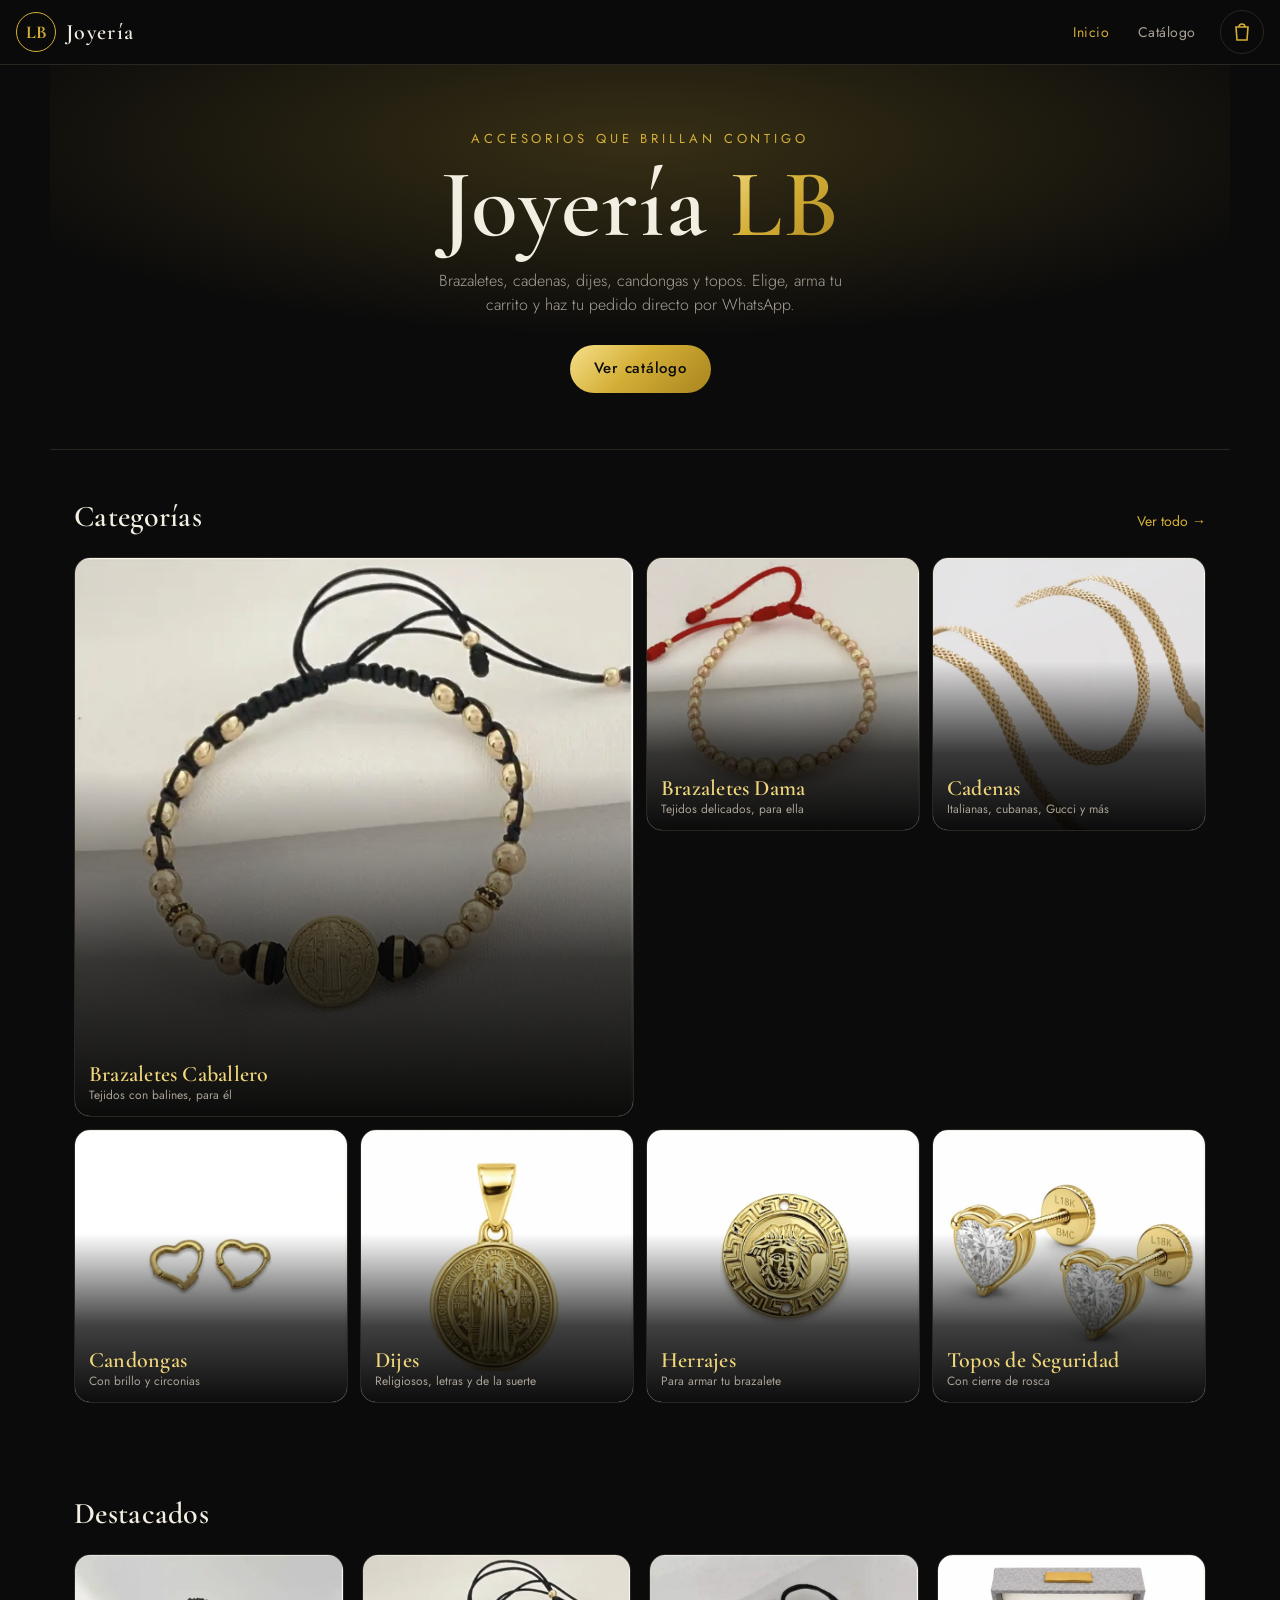
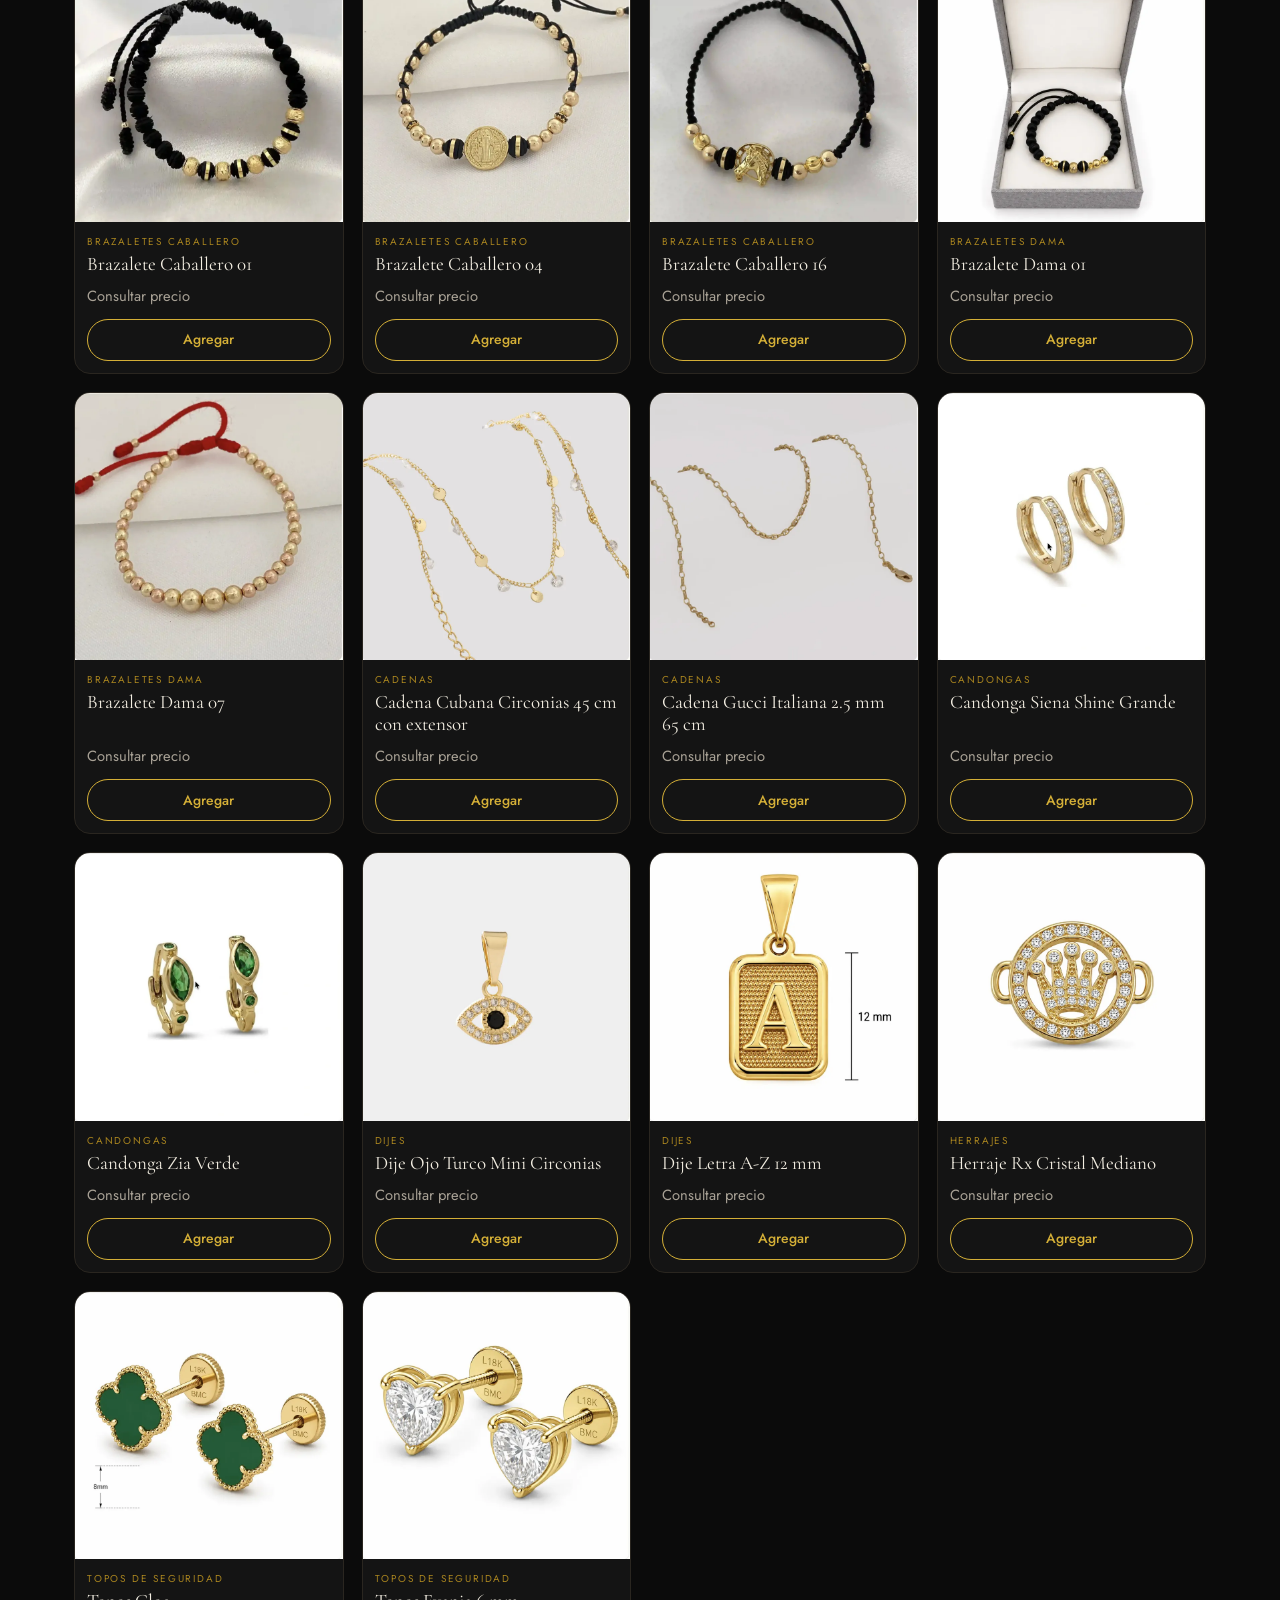
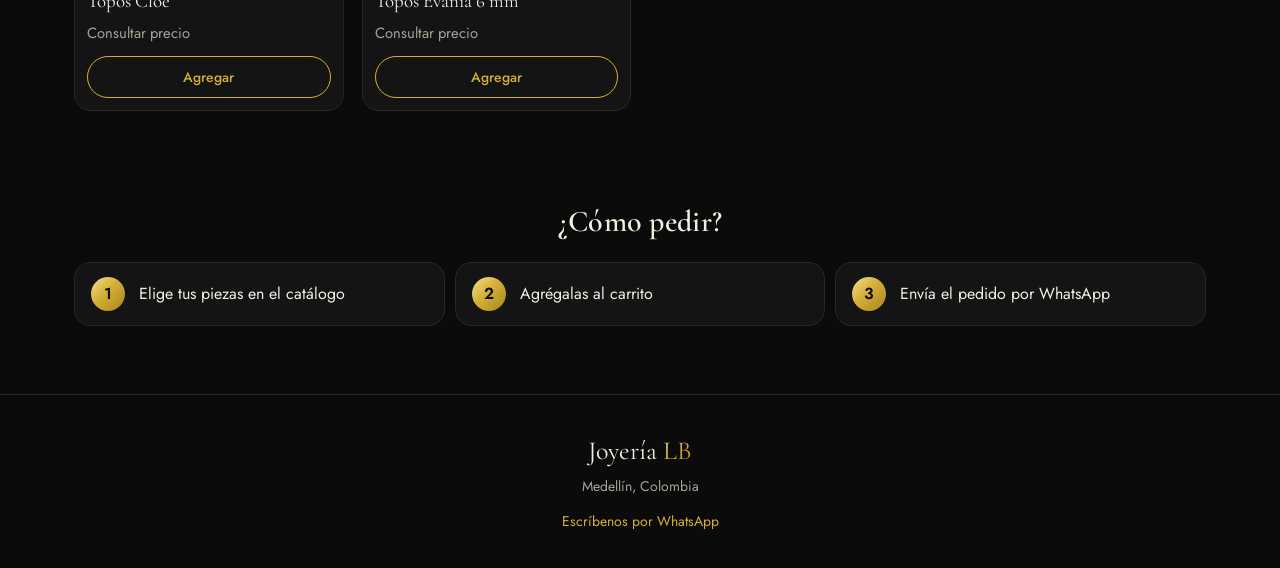
==== index.html @ 14bc22ac "first commit" ====
<!DOCTYPE html>
<html lang="es">
<head>
  <meta charset="UTF-8">
  <meta name="viewport" content="width=device-width, initial-scale=1, viewport-fit=cover">
  <meta name="theme-color" content="#0b0b0b">
  <meta name="apple-mobile-web-app-capable" content="yes">
  <meta name="apple-mobile-web-app-status-bar-style" content="black-translucent">
  <meta name="description" content="Joyería LB — brazaletes, cadenas, dijes, candongas y topos. Pide fácil por WhatsApp.">
  <title>Joyería LB</title>
  <link rel="icon" href="img/icono.svg" type="image/svg+xml">
  <link rel="apple-touch-icon" href="img/icono.svg">
  <link rel="preconnect" href="https://fonts.googleapis.com">
  <link rel="preconnect" href="https://fonts.gstatic.com" crossorigin>
  <link href="https://fonts.googleapis.com/css2?family=Cormorant+Garamond:wght@500;600;700&family=Jost:wght@300;400;500;600&display=swap" rel="stylesheet">
  <link rel="stylesheet" href="css/estilos.css">
</head>
<body data-page="inicio">

  <header class="header">
    <a href="index.html" class="logo"><span class="logo-lb">LB</span><span class="logo-txt">Joyería</span></a>
    <nav class="nav">
      <a href="index.html" class="activo">Inicio</a>
      <a href="catalogo.html">Catálogo</a>
    </nav>
    <button class="btn-carrito" id="abrirCarrito" aria-label="Abrir carrito">
      <svg viewBox="0 0 24 24" width="24" height="24" fill="none" stroke="currentColor" stroke-width="1.6"><path d="M6 7h12l-1 13H7L6 7Z"/><path d="M9 7a3 3 0 0 1 6 0"/></svg>
      <span class="contador" id="contador">0</span>
    </button>
  </header>

  <main>
    <section class="hero">
      <div class="hero-brillo"></div>
      <p class="hero-sub">Accesorios que brillan contigo</p>
      <h1 class="hero-titulo">Joyería <span class="oro">LB</span></h1>
      <p class="hero-texto">Brazaletes, cadenas, dijes, candongas y topos. Elige, arma tu carrito y haz tu pedido directo por WhatsApp.</p>
      <a href="catalogo.html" class="btn btn-oro">Ver catálogo</a>
    </section>

    <section class="seccion">
      <div class="seccion-cab">
        <h2>Categorías</h2>
        <a href="catalogo.html" class="ver-todo">Ver todo →</a>
      </div>
      <div class="grid-categorias" id="gridCategorias"></div>
    </section>

    <section class="seccion">
      <div class="seccion-cab">
        <h2>Destacados</h2>
      </div>
      <div class="grid-productos" id="gridDestacados"></div>
    </section>

    <section class="seccion como-pedir">
      <h2>¿Cómo pedir?</h2>
      <ol class="pasos">
        <li><span>1</span>Elige tus piezas en el catálogo</li>
        <li><span>2</span>Agrégalas al carrito</li>
        <li><span>3</span>Envía el pedido por WhatsApp</li>
      </ol>
    </section>
  </main>

  <footer class="footer">
    <p class="logo-footer">Joyería <span class="oro">LB</span></p>
    <p id="footerCiudad"></p>
    <a id="footerWpp" class="footer-wpp" target="_blank" rel="noopener">Escríbenos por WhatsApp</a>
  </footer>

  <!-- Carrito, modal y aviso (compartidos) -->
  <div id="componentes"></div>

  <script src="js/config.js"></script>
  <script src="js/productos.js"></script>
  <script src="js/app.js"></script>
</body>
</html>
---- css/estilos.css ----
/* ============================================================
   JOYERÍA LB — Negro y dorado
   ============================================================ */
:root {
  --negro: #0b0b0b;
  --negro-2: #141414;
  --negro-3: #1d1d1d;
  --borde: #2a2620;
  --oro: #d4af37;
  --oro-claro: #f1d77a;
  --oro-osc: #a8841f;
  --degradado-oro: linear-gradient(135deg, #f6e08a 0%, #d4af37 45%, #a8841f 100%);
  --texto: #f3eee2;
  --texto-suave: #a9a296;
  --radio: 16px;
  --serif: "Cormorant Garamond", Georgia, serif;
  --sans: "Jost", -apple-system, BlinkMacSystemFont, "Segoe UI", Roboto, sans-serif;
  --seguro-arriba: env(safe-area-inset-top, 0px);
  --seguro-abajo: env(safe-area-inset-bottom, 0px);
  --header-alto: 64px;
}

*, *::before, *::after { box-sizing: border-box; }
html { -webkit-text-size-adjust: 100%; scroll-behavior: smooth; }
body {
  margin: 0;
  background: var(--negro);
  color: var(--texto);
  font-family: var(--sans);
  font-weight: 400;
  line-height: 1.5;
  -webkit-font-smoothing: antialiased;
  -webkit-tap-highlight-color: transparent;
  overflow-x: hidden;
}
body.bloqueado { overflow: hidden; }
img { max-width: 100%; display: block; }
a { color: inherit; text-decoration: none; }
button { font: inherit; color: inherit; background: none; border: 0; cursor: pointer; touch-action: manipulation; }
h1, h2, h3 { font-family: var(--serif); font-weight: 600; margin: 0; letter-spacing: .01em; }
.oro {
  background: var(--degradado-oro);
  -webkit-background-clip: text; background-clip: text;
  color: transparent;
}

/* ---------- Header ---------- */
.header {
  position: sticky; top: 0; z-index: 40;
  display: flex; align-items: center; justify-content: space-between; gap: 12px;
  padding: calc(10px + var(--seguro-arriba)) max(16px, env(safe-area-inset-right)) 10px max(16px, env(safe-area-inset-left));
  background: rgba(11, 11, 11, .88);
  -webkit-backdrop-filter: blur(14px); backdrop-filter: blur(14px);
  border-bottom: 1px solid var(--borde);
}
.logo { display: flex; align-items: center; gap: 10px; }
.logo-lb {
  display: grid; place-items: center;
  width: 40px; height: 40px; border-radius: 50%;
  border: 1.5px solid var(--oro);
  font-family: var(--serif); font-weight: 700; font-size: 18px; color: var(--oro);
}
.logo-txt { font-family: var(--serif); font-size: 22px; font-weight: 600; letter-spacing: .06em; }
.nav { display: flex; gap: 4px; margin-left: auto; }
.nav a {
  padding: 8px 12px; border-radius: 999px;
  font-size: 14px; color: var(--texto-suave); letter-spacing: .04em;
}
.nav a.activo { color: var(--oro); }
.btn-carrito {
  position: relative; width: 44px; height: 44px;
  display: grid; place-items: center;
  border-radius: 50%; border: 1px solid var(--borde); color: var(--oro);
}
.contador {
  position: absolute; top: -4px; right: -4px;
  min-width: 20px; height: 20px; padding: 0 5px;
  display: grid; place-items: center;
  border-radius: 999px; background: var(--oro); color: var(--negro);
  font-size: 11px; font-weight: 600;
  transform: scale(0); transition: transform .2s;
}
.contador.visible { transform: scale(1); }
.contador.salto { animation: salto .4s; }
@keyframes salto { 50% { transform: scale(1.35); } }

/* ---------- Botones ---------- */
.btn {
  display: inline-flex; align-items: center; justify-content: center; gap: 8px;
  min-height: 48px; padding: 12px 24px; border-radius: 999px;
  font-weight: 500; letter-spacing: .05em; font-size: 15px;
  transition: transform .15s, opacity .15s;
}
.btn:active { transform: scale(.97); }
.btn-oro { background: var(--degradado-oro); color: var(--negro); }
.btn-borde { border: 1px solid var(--oro); color: var(--oro); }
.btn-wpp { background: #25d366; color: #fff; width: 100%; }
.btn[disabled], .btn.desactivado { opacity: .4; pointer-events: none; }

/* ---------- Hero ---------- */
.hero {
  position: relative; overflow: hidden;
  padding: 64px 20px 56px; text-align: center;
  border-bottom: 1px solid var(--borde);
}
.hero-brillo {
  position: absolute; inset: -40% -20% auto; height: 120%;
  background: radial-gradient(ellipse at center, rgba(212,175,55,.22), transparent 60%);
  pointer-events: none;
}
.hero > *:not(.hero-brillo) { position: relative; }
.hero-sub { margin: 0 0 8px; color: var(--oro); font-size: 13px; letter-spacing: .3em; text-transform: uppercase; }
.hero-titulo { font-size: clamp(48px, 13vw, 96px); line-height: 1; margin-bottom: 16px; }
.hero-texto { max-width: 440px; margin: 0 auto 28px; color: var(--texto-suave); font-weight: 300; }

/* ---------- Secciones ---------- */
main { max-width: 1180px; margin: 0 auto; }
.seccion { padding: 32px 16px; }
.seccion-cab { display: flex; align-items: baseline; justify-content: space-between; margin-bottom: 18px; }
.seccion-cab h2 { font-size: 30px; }
.ver-todo, .cantidad { color: var(--oro); font-size: 14px; }
.cantidad { color: var(--texto-suave); }

/* ---------- Tarjetas de categoría (inicio) ---------- */
.grid-categorias { display: grid; grid-template-columns: repeat(2, 1fr); gap: 12px; }
.tarjeta-cat {
  position: relative; overflow: hidden;
  aspect-ratio: 1 / 1; border-radius: var(--radio);
  border: 1px solid var(--borde); background: var(--negro-2);
}
.tarjeta-cat img { width: 100%; height: 100%; object-fit: cover; transition: transform .5s; }
.tarjeta-cat:hover img { transform: scale(1.05); }
.tarjeta-cat::after {
  content: ""; position: absolute; inset: 0;
  background: linear-gradient(to top, rgba(0,0,0,.92) 8%, rgba(0,0,0,.35) 50%, transparent 75%);
}
.tarjeta-cat-info { position: absolute; left: 14px; right: 14px; bottom: 12px; z-index: 1; }
.tarjeta-cat-info h3 { font-size: 24px; color: var(--oro-claro); }
.tarjeta-cat-info p { margin: 0; font-size: 12px; color: var(--texto-suave); line-height: 1.3; }
.grid-categorias .tarjeta-cat:first-child { grid-column: span 2; aspect-ratio: 2 / 1; }

/* ---------- Filtro de categorías (catálogo) ---------- */
.catalogo-cab { padding: 28px 16px 6px; }
.catalogo-cab h1 { font-size: 40px; }
.catalogo-cab p { margin: 2px 0 0; color: var(--texto-suave); font-size: 14px; }
.filtro-categorias {
  display: flex; gap: 10px; overflow-x: auto;
  padding: 14px 16px; scroll-snap-type: x proximity;
  scrollbar-width: none; -webkit-overflow-scrolling: touch;
}
.filtro-categorias::-webkit-scrollbar { display: none; }
.chip-cat {
  flex: 0 0 auto; scroll-snap-align: start;
  width: 96px; padding: 8px 8px 10px;
  display: flex; flex-direction: column; align-items: center; gap: 8px;
  border-radius: 14px; border: 1px solid var(--borde); background: var(--negro-2);
  font-size: 13px; color: var(--texto-suave);
  transition: border-color .2s, color .2s, background .2s;
}
.chip-cat-img {
  width: 64px; height: 64px; border-radius: 50%; overflow: hidden;
  border: 1.5px solid var(--borde); background: var(--negro-3);
  display: grid; place-items: center;
}
.chip-cat-img img { width: 100%; height: 100%; object-fit: cover; }
.chip-cat-img .todo { font-family: var(--serif); font-size: 26px; color: var(--oro); }
.chip-cat.activo { border-color: var(--oro); color: var(--oro); background: rgba(212,175,55,.08); }
.chip-cat.activo .chip-cat-img { border-color: var(--oro); }

.buscador {
  margin: 4px 16px 0; display: flex; align-items: center; gap: 10px;
  padding: 0 16px; height: 48px; border-radius: 999px;
  background: var(--negro-2); border: 1px solid var(--borde); color: var(--texto-suave);
}
.buscador input {
  flex: 1; min-width: 0; height: 100%; border: 0; outline: 0; background: transparent;
  color: var(--texto); font: inherit; font-size: 16px; /* 16px evita zoom en iPhone */
  -webkit-appearance: none; appearance: none;
}
.buscador:focus-within { border-color: var(--oro-osc); }

/* ---------- Tarjetas de producto ---------- */
.grid-productos { display: grid; grid-template-columns: repeat(2, 1fr); gap: 12px; }
.producto {
  display: flex; flex-direction: column;
  border-radius: var(--radio); overflow: hidden;
  background: var(--negro-2); border: 1px solid var(--borde);
  animation: aparecer .35s both;
}
@keyframes aparecer { from { opacity: 0; transform: translateY(8px); } }
.producto-img { position: relative; aspect-ratio: 1 / 1; background: var(--negro-3); }
.producto-img img { width: 100%; height: 100%; object-fit: cover; }
.producto-fotos {
  position: absolute; right: 8px; top: 8px;
  padding: 3px 8px; border-radius: 999px;
  background: rgba(0,0,0,.65); font-size: 11px; color: var(--oro-claro);
}
.producto-info { padding: 12px; display: flex; flex-direction: column; gap: 4px; flex: 1; }
.producto-cat { font-size: 10px; letter-spacing: .18em; text-transform: uppercase; color: var(--oro-osc); }
.producto-nombre { font-family: var(--serif); font-size: 19px; line-height: 1.15; }
.producto-precio { font-weight: 500; color: var(--oro); margin-top: auto; padding-top: 6px; }
.producto-agregar {
  margin: 0 12px 12px; min-height: 42px; border-radius: 999px;
  border: 1px solid var(--oro); color: var(--oro); font-size: 14px; font-weight: 500;
  transition: background .2s, color .2s;
}
.producto-agregar:active, .producto-agregar.agregado { background: var(--oro); color: var(--negro); }
.vacio { text-align: center; color: var(--texto-suave); padding: 40px 0; }

/* ---------- Cómo pedir ---------- */
.como-pedir { text-align: center; }
.como-pedir h2 { font-size: 30px; margin-bottom: 18px; }
.pasos { list-style: none; padding: 0; margin: 0; display: grid; gap: 10px; }
.pasos li {
  display: flex; align-items: center; gap: 14px; text-align: left;
  padding: 14px 16px; border-radius: var(--radio); background: var(--negro-2); border: 1px solid var(--borde);
}
.pasos span {
  flex: 0 0 34px; height: 34px; border-radius: 50%;
  display: grid; place-items: center; background: var(--degradado-oro); color: var(--negro);
  font-weight: 600;
}

/* ---------- Footer ---------- */
.footer {
  margin-top: 24px; padding: 36px 16px calc(36px + var(--seguro-abajo));
  text-align: center; border-top: 1px solid var(--borde); color: var(--texto-suave); font-size: 14px;
}
.footer p { margin: 0 0 6px; }
.logo-footer { font-family: var(--serif); font-size: 26px; color: var(--texto); }
.footer-wpp { display: inline-block; margin-top: 8px; color: var(--oro); }

/* ---------- Capa oscura ---------- */
.capa {
  position: fixed; inset: 0; z-index: 50;
  background: rgba(0,0,0,.7);
  opacity: 0; visibility: hidden; transition: opacity .25s, visibility .25s;
}
.capa.abierta { opacity: 1; visibility: visible; }

/* ---------- Modal de producto (hoja inferior en celular) ---------- */
.modal {
  position: fixed; left: 0; right: 0; bottom: 0; z-index: 60;
  max-height: 92dvh; max-height: 92vh;
  display: flex; flex-direction: column;
  background: var(--negro-2); border-top: 1px solid var(--oro-osc);
  border-radius: 22px 22px 0 0;
  transform: translateY(100%); transition: transform .32s cubic-bezier(.2,.8,.2,1);
  visibility: hidden;
}
@supports (height: 1dvh) { .modal { max-height: 92dvh; } }
.modal.abierta { transform: translateY(0); visibility: visible; }
.modal-cuerpo { overflow-y: auto; -webkit-overflow-scrolling: touch; overscroll-behavior: contain; }
.cerrar {
  position: absolute; top: 12px; right: 12px; z-index: 3;
  width: 40px; height: 40px; border-radius: 50%;
  display: grid; place-items: center; font-size: 22px; line-height: 1;
  background: rgba(0,0,0,.6); color: var(--texto); border: 1px solid var(--borde);
}
.agarre { width: 40px; height: 4px; border-radius: 4px; background: #444; margin: 8px auto 0; position: absolute; left: 0; right: 0; top: 0; z-index: 3; }

/* Galería deslizable */
.galeria { position: relative; }
.galeria-slides {
  display: flex; overflow-x: auto; scroll-snap-type: x mandatory;
  scrollbar-width: none; -webkit-overflow-scrolling: touch;
  border-radius: 22px 22px 0 0;
}
.galeria-slides::-webkit-scrollbar { display: none; }
.galeria-slides img {
  flex: 0 0 100%; width: 100%; aspect-ratio: 1 / 1; object-fit: cover;
  scroll-snap-align: center; scroll-snap-stop: always; background: var(--negro-3);
}
.galeria-puntos { position: absolute; left: 0; right: 0; bottom: 12px; display: flex; justify-content: center; gap: 6px; }
.galeria-puntos button { width: 8px; height: 8px; padding: 0; border-radius: 999px; background: rgba(255,255,255,.4); transition: width .2s, background .2s; }
.galeria-puntos button.activo { width: 22px; background: var(--oro); }
.galeria-flecha {
  position: absolute; top: 50%; transform: translateY(-50%);
  width: 40px; height: 40px; border-radius: 50%; display: none; place-items: center;
  background: rgba(0,0,0,.55); color: var(--oro); font-size: 20px;
}
.galeria-flecha.izq { left: 10px; } .galeria-flecha.der { right: 10px; }
.miniaturas { display: flex; gap: 8px; padding: 12px 16px 0; overflow-x: auto; scrollbar-width: none; }
.miniaturas::-webkit-scrollbar { display: none; }
.miniaturas button { flex: 0 0 56px; height: 56px; padding: 0; border-radius: 10px; overflow: hidden; border: 1.5px solid transparent; opacity: .55; }
.miniaturas button.activo { border-color: var(--oro); opacity: 1; }
.miniaturas img { width: 100%; height: 100%; object-fit: cover; }

.detalle { padding: 16px 20px 8px; }
.detalle h3 { font-size: 30px; line-height: 1.1; margin: 4px 0 6px; }
.detalle-precio { font-size: 22px; font-weight: 500; color: var(--oro); margin: 0 0 10px; }
.detalle-desc { margin: 0; color: var(--texto-suave); font-weight: 300; }
.modal-pie {
  display: flex; gap: 10px; align-items: center;
  padding: 14px 20px calc(14px + var(--seguro-abajo));
  border-top: 1px solid var(--borde); background: var(--negro-2);
}
.modal-pie .btn { flex: 1; }

/* Selector de cantidad */
.cantidad-sel { display: flex; align-items: center; border: 1px solid var(--borde); border-radius: 999px; height: 48px; }
.cantidad-sel button { width: 44px; height: 100%; font-size: 20px; color: var(--oro); }
.cantidad-sel span { min-width: 24px; text-align: center; font-weight: 500; }

/* ---------- Carrito (panel lateral) ---------- */
.carrito {
  position: fixed; top: 0; right: 0; bottom: 0; z-index: 60;
  width: min(420px, 100%);
  display: flex; flex-direction: column;
  background: var(--negro-2); border-left: 1px solid var(--oro-osc);
  transform: translateX(100%); transition: transform .32s cubic-bezier(.2,.8,.2,1);
  visibility: hidden;
}
.carrito.abierta { transform: translateX(0); visibility: visible; }
.carrito-cab {
  display: flex; align-items: center; justify-content: space-between;
  padding: calc(16px + var(--seguro-arriba)) 20px 16px; border-bottom: 1px solid var(--borde);
}
.carrito-cab h2 { font-size: 28px; }
.carrito-cab .cerrar { position: static; }
.carrito-lista { flex: 1; overflow-y: auto; -webkit-overflow-scrolling: touch; overscroll-behavior: contain; padding: 8px 20px; }
.item {
  display: grid; grid-template-columns: 68px 1fr auto; gap: 12px; align-items: center;
  padding: 12px 0; border-bottom: 1px solid var(--borde);
}
.item img { width: 68px; height: 68px; border-radius: 12px; object-fit: cover; }
.item-nombre { font-family: var(--serif); font-size: 18px; line-height: 1.15; }
.item-precio { font-size: 13px; color: var(--texto-suave); }
.item .cantidad-sel { height: 36px; margin-top: 6px; width: fit-content; }
.item .cantidad-sel button { width: 34px; font-size: 17px; }
.item-der { text-align: right; display: flex; flex-direction: column; align-items: flex-end; gap: 8px; }
.item-sub { color: var(--oro); font-weight: 500; }
.item-quitar { font-size: 12px; color: var(--texto-suave); text-decoration: underline; padding: 4px 0; }
.carrito-vacio { text-align: center; padding: 60px 10px; color: var(--texto-suave); }
.carrito-vacio .btn { margin-top: 16px; }
.carrito-pie { padding: 16px 20px calc(16px + var(--seguro-abajo)); border-top: 1px solid var(--borde); display: grid; gap: 10px; }
.carrito-total { display: flex; justify-content: space-between; align-items: baseline; }
.carrito-total strong { font-size: 24px; color: var(--oro); font-weight: 500; }
.campo {
  width: 100%; min-height: 46px; padding: 10px 14px; border-radius: 12px;
  background: var(--negro); border: 1px solid var(--borde); color: var(--texto);
  font: inherit; font-size: 16px; resize: none; -webkit-appearance: none; appearance: none;
}
.campo:focus { outline: 0; border-color: var(--oro-osc); }
.campo::placeholder { color: #6f6a62; }
.nota-envio { font-size: 12px; color: var(--texto-suave); text-align: center; margin: 0; }

/* ---------- Aviso flotante ---------- */
.aviso {
  position: fixed; left: 50%; top: calc(76px + var(--seguro-arriba)); z-index: 80;
  transform: translate(-50%, -200%); opacity: 0; transition: transform .3s, opacity .3s;
  padding: 12px 20px; border-radius: 999px; white-space: nowrap;
  background: var(--oro); color: var(--negro); font-weight: 500; font-size: 14px;
  box-shadow: 0 8px 30px rgba(0,0,0,.5);
}
.aviso.visible { transform: translate(-50%, 0); opacity: 1; }

/* ---------- Pantallas grandes ---------- */
@media (min-width: 700px) {
  .grid-categorias { grid-template-columns: repeat(4, 1fr); }
  .grid-productos { grid-template-columns: repeat(3, 1fr); gap: 18px; }
  .seccion { padding: 44px 24px; }
  .pasos { grid-template-columns: repeat(3, 1fr); }
  .filtro-categorias, .buscador { margin-left: 24px; margin-right: 24px; padding-left: 0; padding-right: 0; }
  .catalogo-cab { padding-left: 24px; }
  .buscador { padding: 0 16px; max-width: 420px; }
}
@media (min-width: 1000px) {
  .grid-productos { grid-template-columns: repeat(4, 1fr); }
  .chip-cat { width: 110px; }
  /* Modal centrado en computador */
  .modal {
    left: 50%; top: 50%; bottom: auto; right: auto;
    width: min(880px, 92vw); max-height: 88vh;
    border: 1px solid var(--oro-osc); border-radius: 22px;
    transform: translate(-50%, -46%) scale(.97); opacity: 0;
    transition: transform .25s, opacity .25s, visibility .25s;
  }
  .modal.abierta { transform: translate(-50%, -50%); opacity: 1; }
  .modal-cuerpo { display: grid; grid-template-columns: 1.1fr 1fr; }
  .galeria-slides { border-radius: 22px 0 0 0; }
  .galeria-flecha { display: grid; }
  .detalle { padding: 28px; }
  .agarre { display: none; }
}
@media (hover: hover) {
  .producto { transition: border-color .2s, transform .2s; }
  .producto:hover { border-color: var(--oro-osc); transform: translateY(-3px); }
  .producto-agregar:hover { background: var(--oro); color: var(--negro); }
}
@media (prefers-reduced-motion: reduce) {
  *, *::before, *::after { animation: none !important; transition: none !important; }
}

/* Ajustes de botones-tarjeta */
.producto-img { width: 100%; padding: 0; display: block; }
.producto-info { cursor: pointer; }
.modal-media { min-width: 0; }

@media (max-width: 400px) {
  .logo-txt { display: none; }
  .nav a { padding: 8px 10px; }
}

/* Productos sin precio */
.producto-precio.consultar, .detalle-precio.consultar { color: var(--texto-suave); font-weight: 400; font-size: .92em; }
.carrito-total strong.por-confirmar { font-size: 18px; }
/* Fotos reales con fondo claro */
.producto-img, .galeria-slides img, .item img { background: #f2f0ec; }

/* Tarjetas de categoría sobre fotos claras */
.tarjeta-cat::after { background: linear-gradient(to top, rgba(0,0,0,.95) 0%, rgba(0,0,0,.75) 28%, transparent 62%); }
.tarjeta-cat-info h3 { font-size: 22px; line-height: 1.05; margin-bottom: 2px; }
@media (min-width: 700px) {
  .grid-categorias .tarjeta-cat:first-child { aspect-ratio: auto; }
}
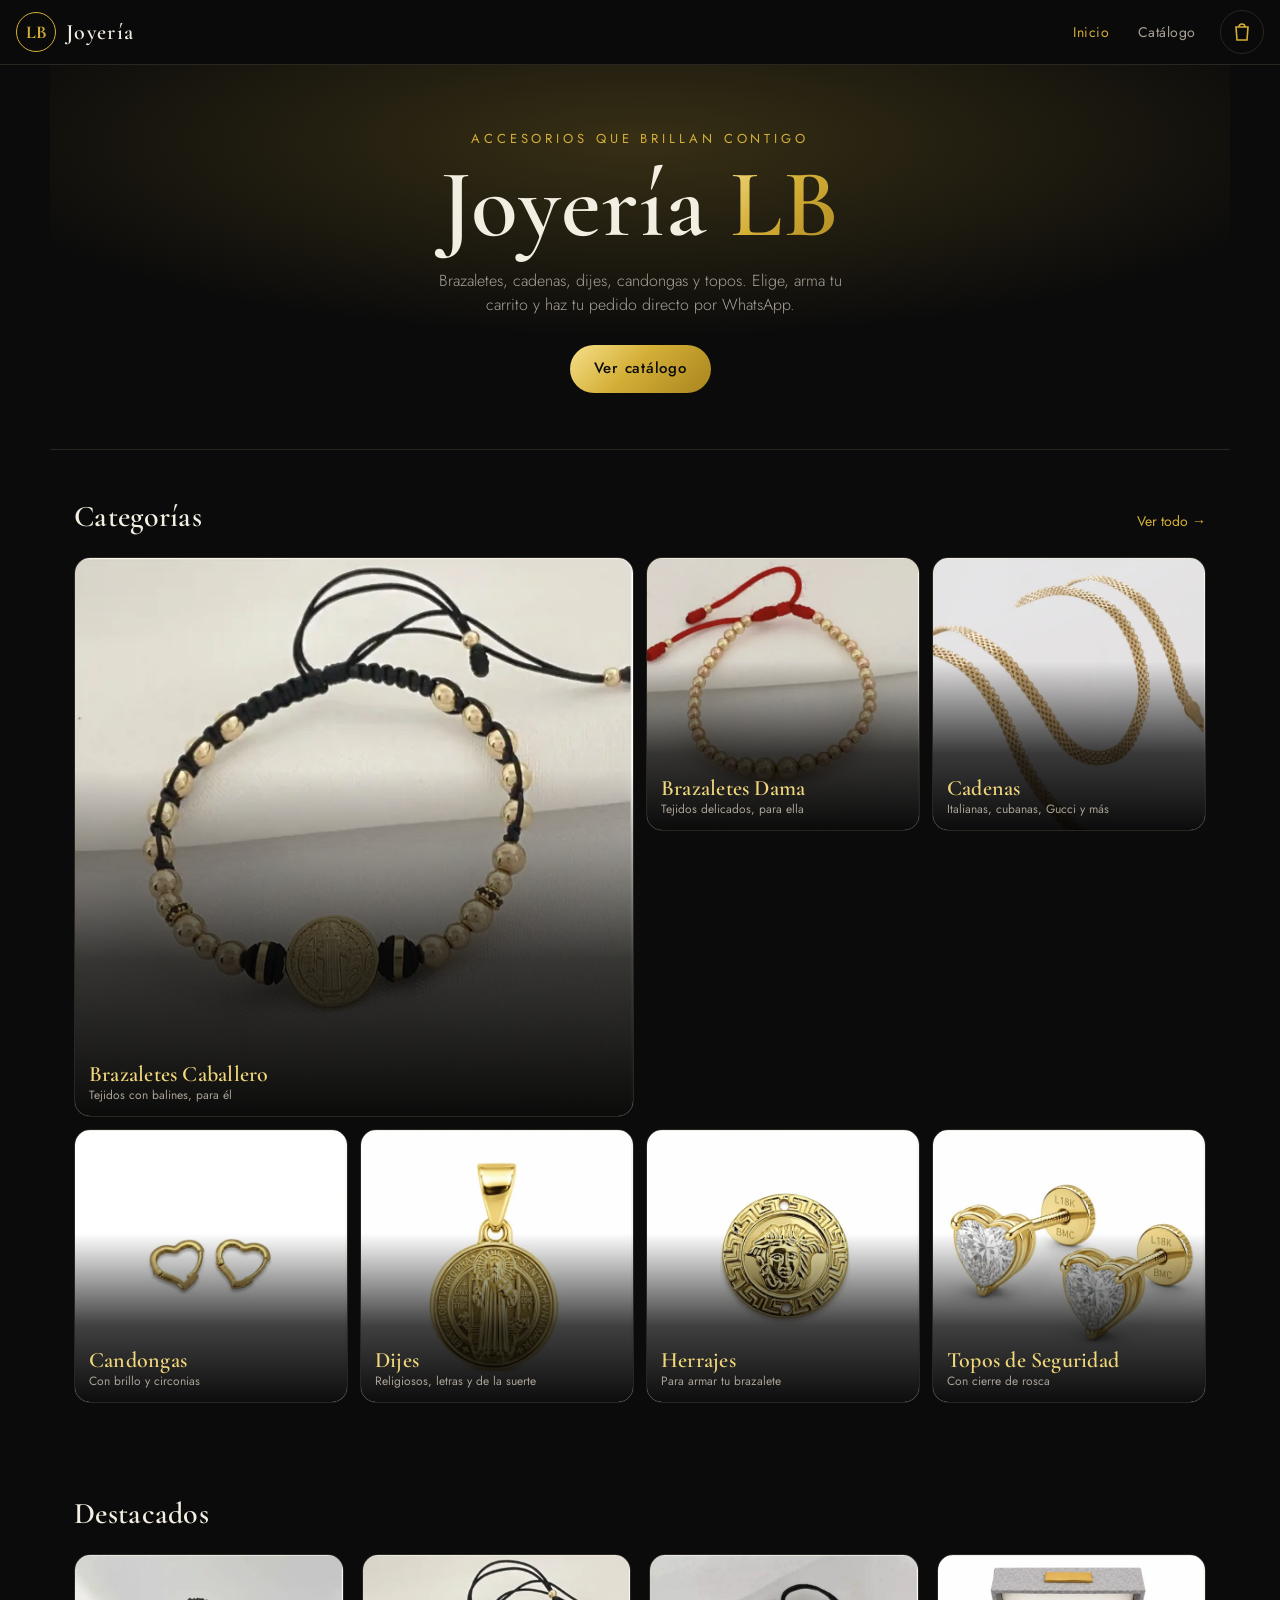
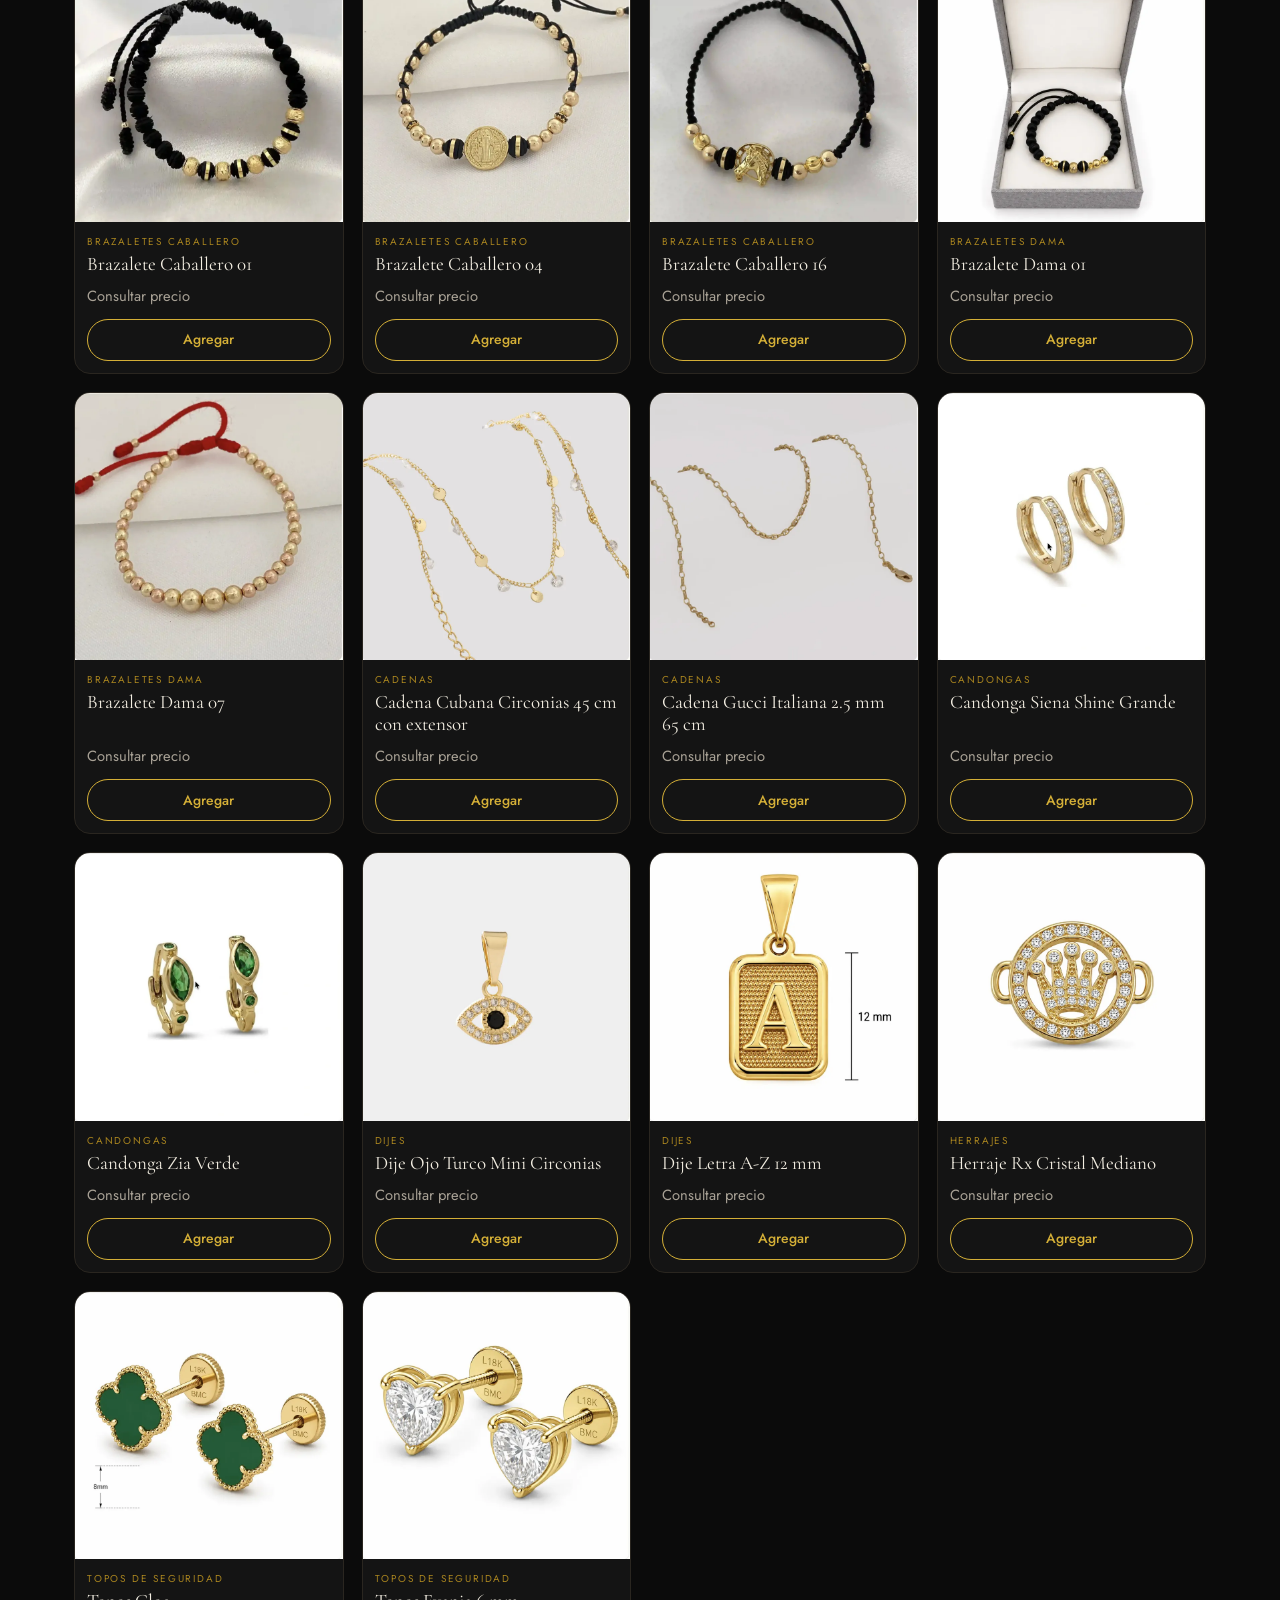
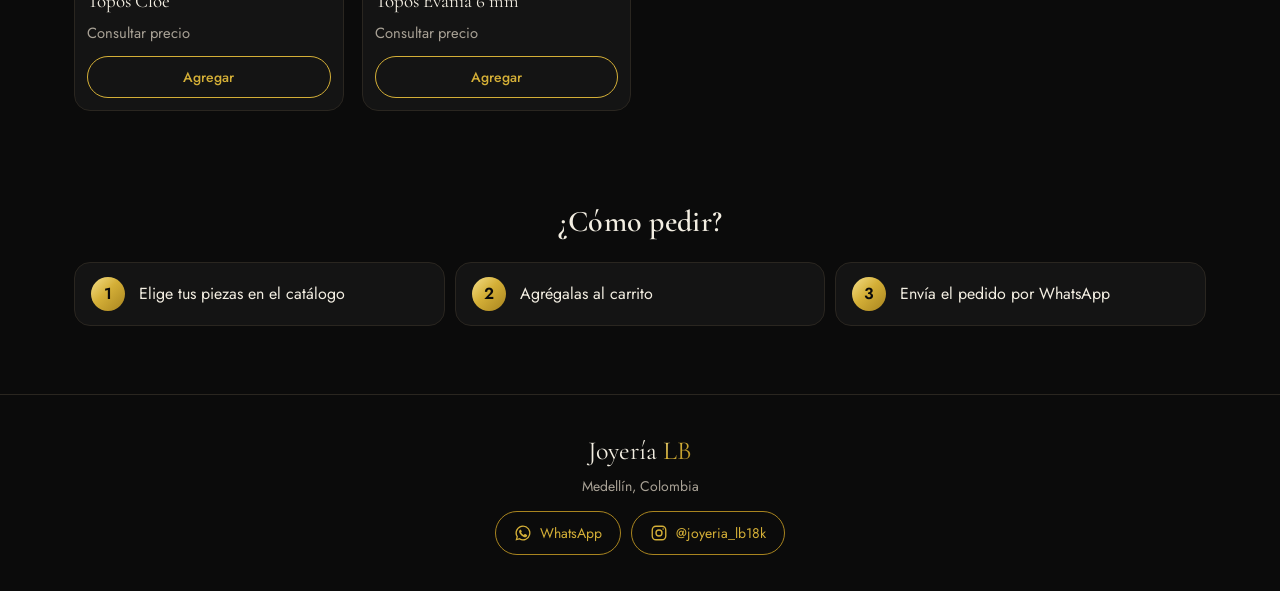
==== commit 316fdf79: "Agregar botón de Instagram" ====
--- a/index.html
+++ b/index.html
@@ -66,7 +66,16 @@
   <footer class="footer">
     <p class="logo-footer">Joyería <span class="oro">LB</span></p>
     <p id="footerCiudad"></p>
-    <a id="footerWpp" class="footer-wpp" target="_blank" rel="noopener">Escríbenos por WhatsApp</a>
+    <div class="footer-redes">
+  <a id="footerWpp" class="red" target="_blank" rel="noopener">
+    <svg width="18" height="18" viewBox="0 0 24 24" fill="currentColor"><path d="M12 2a10 10 0 0 0-8.6 15.1L2 22l5-1.3A10 10 0 1 0 12 2Zm0 18.2a8.2 8.2 0 0 1-4.2-1.2l-.3-.2-3 .8.8-2.9-.2-.3A8.2 8.2 0 1 1 12 20.2Zm4.5-6.1c-.2-.1-1.5-.7-1.7-.8-.2-.1-.4-.1-.6.1l-.8 1c-.1.2-.3.2-.5.1a6.7 6.7 0 0 1-3.3-2.9c-.3-.4.3-.4.7-1.3.1-.2 0-.3 0-.4l-.8-1.8c-.2-.5-.4-.4-.6-.4h-.5a1 1 0 0 0-.7.3 3 3 0 0 0-.9 2.2 5.2 5.2 0 0 0 1.1 2.7 11.8 11.8 0 0 0 4.5 4c1.7.7 2.3.8 3.2.6.5-.1 1.5-.6 1.7-1.2.2-.6.2-1.1.2-1.2-.1-.1-.3-.2-.5-.3Z"/></svg>
+    <span>WhatsApp</span>
+  </a>
+  <a id="footerIg" class="red" target="_blank" rel="noopener" hidden>
+    <svg width="18" height="18" viewBox="0 0 24 24" fill="none" stroke="currentColor" stroke-width="1.8"><rect x="3" y="3" width="18" height="18" rx="5"/><circle cx="12" cy="12" r="4"/><circle cx="17.5" cy="6.5" r="1" fill="currentColor" stroke="none"/></svg>
+    <span id="footerIgTxt">Instagram</span>
+  </a>
+</div>
   </footer>
 
   <!-- Carrito, modal y aviso (compartidos) -->
--- a/css/estilos.css
+++ b/css/estilos.css
@@ -414,3 +414,11 @@
 @media (min-width: 700px) {
   .grid-categorias .tarjeta-cat:first-child { aspect-ratio: auto; }
 }
+/* Redes en el pie de página */
+.footer-redes { display: flex; flex-wrap: wrap; justify-content: center; gap: 10px; margin-top: 14px; }
+.footer-redes .red {
+  display: inline-flex; align-items: center; gap: 8px;
+  min-height: 44px; padding: 10px 18px; border-radius: 999px;
+  border: 1px solid var(--oro-osc); color: var(--oro); font-size: 14px;
+}
+.footer-redes .red[hidden] { display: none; }
